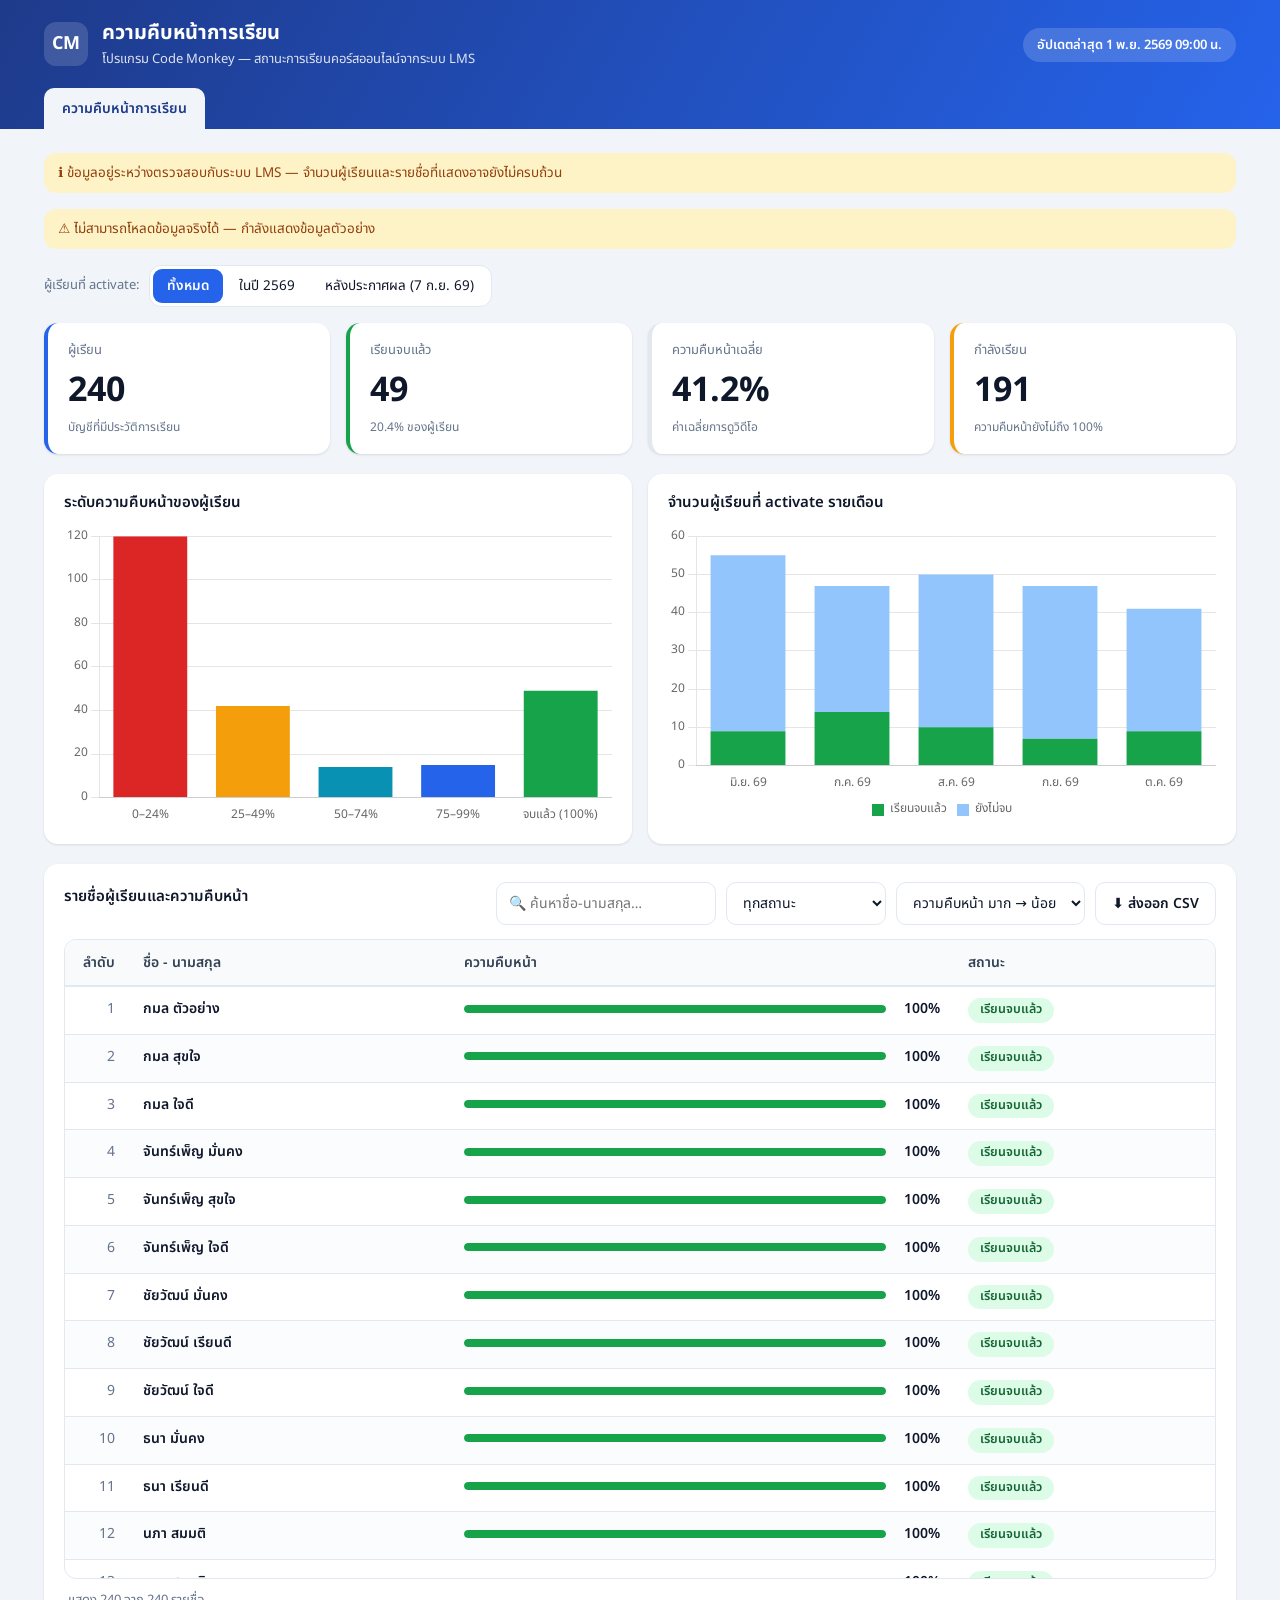
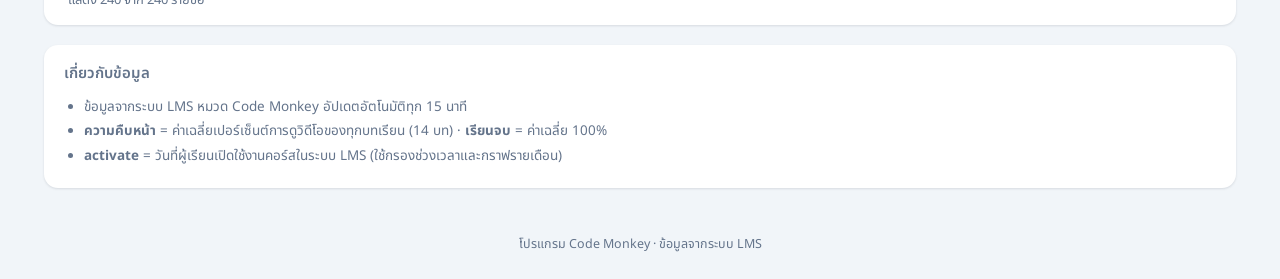
==== progress/index.html @ ab1459b0 "Close winners page for now; use full Coding Adventure course names - results/: announcement closed (" ====
<!DOCTYPE html>
<html lang="th">
<head>
  <meta charset="UTF-8" />
  <meta name="viewport" content="width=device-width, initial-scale=1.0" />
  <meta name="referrer" content="no-referrer" />
  <title>ความคืบหน้าการเรียน โปรแกรม Code Monkey</title>
  <link rel="preconnect" href="https://fonts.googleapis.com" />
  <link rel="preconnect" href="https://fonts.gstatic.com" crossorigin />
  <link href="https://fonts.googleapis.com/css2?family=Noto+Sans+Thai:wght@400;500;600;700&display=swap" rel="stylesheet" />
  <link rel="stylesheet" href="assets/css/styles.css?v=6" />
</head>
<body>
  <header class="topbar">
    <div class="topbar-inner">
      <div class="brand">
        <div class="brand-mark">CM</div>
        <div>
          <h1>ความคืบหน้าการเรียน</h1>
          <p class="subtitle">โปรแกรม Code Monkey — สถานะการเรียนคอร์สออนไลน์จากระบบ LMS</p>
        </div>
      </div>
      <div class="topbar-actions">
        <span class="announce-date" id="updatedAt">กำลังโหลดข้อมูล…</span>
      </div>
    </div>
    <nav class="tabs" aria-label="เมนูหลัก">
      <a href="../progress/" aria-current="page">ความคืบหน้าการเรียน</a>
    </nav>
  </header>

  <main class="container">
    <!-- LMS data is incomplete (516 rows vs 1,000+ activated); app.js hides this once CodeMonkey data is live. -->
    <div class="notice" id="reviewNotice" role="status">ℹ ข้อมูลอยู่ระหว่างตรวจสอบกับระบบ LMS — จำนวนผู้เรียนและรายชื่อที่แสดงอาจยังไม่ครบถ้วน</div>
    <div class="notice" id="sampleNotice" hidden>⚠ ไม่สามารถโหลดข้อมูลจริงได้ — กำลังแสดงข้อมูลตัวอย่าง</div>

    <section class="period-bar" aria-label="ช่วงเวลา">
      <span class="period-label" id="periodLabel">ผู้เรียนที่ activate:</span>
      <div class="seg" id="periodSeg">
        <button type="button" data-from="" aria-pressed="true">ทั้งหมด</button>
        <button type="button" data-from="2026-01-01" aria-pressed="false">ในปี 2569</button>
        <button type="button" data-from="2026-09-07" aria-pressed="false">หลังประกาศผล (7 ก.ย. 69)</button>
      </div>
    </section>

    <!-- KPI cards -->
    <section class="kpi-grid four" aria-label="สรุปภาพรวม">
      <div class="kpi-card accent">
        <div class="kpi-label">ผู้เรียน</div>
        <div class="kpi-value" id="kpiLearners">—</div>
        <div class="kpi-foot">บัญชีที่มีประวัติการเรียน</div>
      </div>
      <div class="kpi-card ok">
        <div class="kpi-label" id="kpiCompleteLabel">เรียนจบแล้ว</div>
        <div class="kpi-value" id="kpiComplete">—</div>
        <div class="kpi-foot" id="kpiCompleteFoot">—</div>
      </div>
      <div class="kpi-card">
        <div class="kpi-label">ความคืบหน้าเฉลี่ย</div>
        <div class="kpi-value" id="kpiAvg">—</div>
        <div class="kpi-foot" id="kpiAvgFoot">ค่าเฉลี่ยการดูวิดีโอ</div>
      </div>
      <div class="kpi-card warn">
        <div class="kpi-label">กำลังเรียน</div>
        <div class="kpi-value" id="kpiOngoing">—</div>
        <div class="kpi-foot" id="kpiOngoingFoot">ความคืบหน้ายังไม่ถึง 100%</div>
      </div>
    </section>

    <!-- Charts -->
    <section class="chart-grid">
      <div class="panel">
        <h2 id="bucketsTitle">ระดับความคืบหน้าของผู้เรียน</h2>
        <div class="chart-wrap"><canvas id="chartBuckets"></canvas></div>
      </div>
      <div class="panel">
        <h2 id="monthlyTitle">จำนวนผู้เรียนที่ activate รายเดือน</h2>
        <div class="chart-wrap"><canvas id="chartMonthly"></canvas></div>
      </div>
    </section>

    <!-- Learner list -->
    <section class="panel table-panel">
      <div class="table-toolbar">
        <h2>รายชื่อผู้เรียนและความคืบหน้า</h2>
        <div class="table-controls">
          <input id="searchBox" class="input" type="search" placeholder="🔍 ค้นหาชื่อ-นามสกุล…" autocomplete="off" />
          <select id="provinceFilter" class="input" hidden><option value="">ทุกจังหวัด</option></select>
          <select id="schoolFilter" class="input" hidden><option value="">ทุกโรงเรียน</option></select>
          <select id="statusFilter" class="input">
            <option value="">ทุกสถานะ</option>
            <option value="done">เรียนจบแล้ว</option>
            <option value="ongoing">กำลังเรียน</option>
          </select>
          <select id="sortBy" class="input">
            <option value="pct-desc">ความคืบหน้า มาก → น้อย</option>
            <option value="pct-asc">ความคืบหน้า น้อย → มาก</option>
            <option value="name">ชื่อ ก → ฮ</option>
          </select>
          <button id="exportBtn" class="btn ghost" type="button">⬇ ส่งออก CSV</button>
        </div>
      </div>
      <div class="table-scroll">
        <table>
          <thead>
            <tr id="tableHead"></tr>
          </thead>
          <tbody id="tableBody"></tbody>
        </table>
      </div>
      <div class="table-foot"><span id="rowCount">—</span></div>
    </section>

    <section class="panel notes">
      <h2>เกี่ยวกับข้อมูล</h2>
      <ul id="notesList">
        <li>ข้อมูลจากระบบ LMS หมวด Code Monkey อัปเดตอัตโนมัติทุก 15 นาที</li>
        <li><strong>ความคืบหน้า</strong> = ค่าเฉลี่ยเปอร์เซ็นต์การดูวิดีโอของทุกบทเรียน (<span id="lessonCount">14</span> บท) · <strong>เรียนจบ</strong> = ค่าเฉลี่ย 100%</li>
        <li><strong>activate</strong> = วันที่ผู้เรียนเปิดใช้งานคอร์สในระบบ LMS (ใช้กรองช่วงเวลาและกราฟรายเดือน)</li>
      </ul>
    </section>
  </main>

  <footer class="sitefoot">
    <span>โปรแกรม Code Monkey · <span id="footSource">ข้อมูลจากระบบ LMS</span></span>
  </footer>

  <script src="../vendor/chart.umd.js"></script>
  <script src="assets/js/app.js?v=8"></script>
</body>
</html>
---- progress/assets/css/styles.css ----
:root {
  --bg: #f1f5f9;
  --panel: #ffffff;
  --ink: #0f172a;
  --muted: #64748b;
  --line: #e2e8f0;
  --brand: #2563eb;
  --brand-dark: #1e3a8a;
  --warn: #f59e0b;
  --ok: #16a34a;
  --shadow: 0 1px 3px rgba(15, 23, 42, .08), 0 1px 2px rgba(15, 23, 42, .04);
  --radius: 14px;
}
* { box-sizing: border-box; }
html, body { margin: 0; padding: 0; }
body { font-family: 'Noto Sans Thai', system-ui, sans-serif; background: var(--bg); color: var(--ink); line-height: 1.5; }

.topbar { background: linear-gradient(120deg, var(--brand-dark), var(--brand)); color: #fff; }
.topbar-inner { max-width: 1240px; margin: 0 auto; padding: 18px 24px; display: flex; align-items: center; justify-content: space-between; gap: 16px; flex-wrap: wrap; }
.brand { display: flex; align-items: center; gap: 14px; }
.brand-mark { width: 44px; height: 44px; border-radius: 12px; background: rgba(255,255,255,.15); display: grid; place-items: center; font-weight: 700; font-size: 18px; }
.topbar h1 { font-size: 20px; margin: 0; font-weight: 700; }
.subtitle { margin: 2px 0 0; font-size: 13px; opacity: .85; }
.announce-date { font-size: 13px; background: rgba(255,255,255,.16); padding: 7px 14px; border-radius: 999px; font-weight: 600; }

.tabs { max-width: 1240px; margin: 0 auto; padding: 0 24px; display: flex; gap: 4px; overflow-x: auto; }
.tabs a { color: rgba(255,255,255,.82); text-decoration: none; font-size: 14px; font-weight: 600; padding: 10px 18px; border-radius: 10px 10px 0 0; white-space: nowrap; }
.tabs a:hover { color: #fff; background: rgba(255,255,255,.12); }
.tabs a[aria-current="page"] { background: var(--bg); color: var(--brand-dark); }
.tabs a:focus-visible { outline: 2px solid #fff; outline-offset: -2px; }
.btn { border: 0; background: #fff; color: var(--brand-dark); font-weight: 600; padding: 9px 16px; border-radius: 10px; cursor: pointer; font-family: inherit; font-size: 14px; }
.btn:hover { box-shadow: var(--shadow); }
.btn.ghost { background: transparent; border: 1px solid var(--line); color: var(--ink); }
.input { font-family: inherit; font-size: 14px; padding: 9px 12px; border: 1px solid var(--line); border-radius: 10px; background: #fff; color: var(--ink); min-width: 160px; }
.input:focus { outline: 2px solid rgba(37,99,235,.35); border-color: var(--brand); }

.container { max-width: 1240px; margin: 0 auto; padding: 24px; }

.kpi-grid { display: grid; grid-template-columns: repeat(3, 1fr); gap: 16px; margin-bottom: 20px; }
.kpi-card { background: var(--panel); border-radius: var(--radius); padding: 18px 20px; box-shadow: var(--shadow); border-left: 4px solid var(--line); }
.kpi-card.accent { border-left-color: var(--brand); }
.kpi-card.ok { border-left-color: var(--ok); }
.kpi-label { font-size: 13px; color: var(--muted); }
.kpi-value { font-size: 34px; font-weight: 700; margin: 4px 0 2px; }
.kpi-foot { font-size: 12px; color: var(--muted); }

/* Search hero */
.search-hero { background: var(--panel); border-radius: var(--radius); box-shadow: var(--shadow); padding: 26px 24px; margin-bottom: 20px; text-align: center; }
.search-hero h2 { margin: 0 0 4px; font-size: 20px; }
.search-hero p { margin: 0 0 16px; color: var(--muted); font-size: 14px; }
.search-input { width: 100%; max-width: 640px; font-family: inherit; font-size: 17px; padding: 14px 18px; border: 2px solid var(--line); border-radius: 14px; background: #f8fafc; color: var(--ink); }
.search-input:focus { outline: none; border-color: var(--brand); background: #fff; box-shadow: 0 0 0 4px rgba(37,99,235,.12); }

.panel { background: var(--panel); border-radius: var(--radius); padding: 18px 20px; box-shadow: var(--shadow); }
.panel h2 { font-size: 15px; margin: 0 0 12px; font-weight: 600; }
.chart-grid { display: grid; grid-template-columns: repeat(2, 1fr); gap: 16px; margin-bottom: 20px; }
.chart-wrap { position: relative; height: 300px; }

.table-panel { padding-bottom: 8px; }
.table-toolbar { display: flex; align-items: center; justify-content: space-between; gap: 12px; flex-wrap: wrap; margin-bottom: 14px; }
.table-controls { display: flex; gap: 10px; flex-wrap: wrap; }
.table-scroll { overflow: auto; border: 1px solid var(--line); border-radius: 12px; max-height: 640px; }
table { border-collapse: collapse; width: 100%; font-size: 14px; }
thead th { position: sticky; top: 0; z-index: 2; background: #f8fafc; text-align: left; padding: 12px 14px; border-bottom: 2px solid var(--line); font-weight: 600; color: #334155; white-space: nowrap; }
.col-idx { width: 64px; text-align: right; }
tbody td { padding: 11px 14px; border-bottom: 1px solid var(--line); vertical-align: top; }
tbody td.idx { text-align: right; color: var(--muted); font-variant-numeric: tabular-nums; }
tbody tr:nth-child(even) { background: #fbfcfe; }
tbody tr:hover { background: #eff6ff; }
tbody td.name { font-weight: 600; }
mark { background: #fde68a; color: inherit; padding: 0 2px; border-radius: 3px; }
td.empty { text-align: center; color: var(--muted); padding: 28px; }
.pill { display: inline-block; padding: 3px 12px; border-radius: 999px; font-size: 12.5px; font-weight: 600; white-space: nowrap; }
.pill.full { background: #dcfce7; color: #166534; }
.pill.partial { background: #fef3c7; color: #92400e; }
.table-foot { padding: 12px 4px 6px; font-size: 13px; color: var(--muted); }
.pill.ongoing { background: #dbeafe; color: #1e40af; }
.col-progress { min-width: 220px; }
.progress-cell { display: flex; align-items: center; gap: 10px; }
.bar { flex: 1; height: 8px; background: #e2e8f0; border-radius: 999px; overflow: hidden; min-width: 120px; }
.bar > span { display: block; height: 100%; border-radius: 999px; background: var(--brand); }
.bar.done > span { background: var(--ok); }
.bar.sm { min-width: 56px; }
.part-cell { min-width: 150px; }
thead th.part-cell { white-space: normal; line-height: 1.35; }
td.when { color: var(--muted); white-space: nowrap; font-variant-numeric: tabular-nums; }
td.muted { color: var(--muted); white-space: nowrap; }
.table-scroll td.name { white-space: nowrap; }
.progress-num { font-weight: 600; font-variant-numeric: tabular-nums; min-width: 44px; text-align: right; }
.table-controls .input[type="search"] { min-width: 220px; }
.table-panel { margin-bottom: 20px; }
.sitefoot { text-align: center; color: var(--muted); font-size: 12.5px; padding: 24px; }

.kpi-grid.four { grid-template-columns: repeat(4, 1fr); }
.kpi-card.warn { border-left-color: var(--warn); }

.period-bar { display: flex; align-items: center; gap: 10px; flex-wrap: wrap; margin-bottom: 16px; }
.period-label { font-size: 13px; color: var(--muted); }
.seg { display: inline-flex; background: var(--panel); border: 1px solid var(--line); border-radius: 12px; padding: 3px; gap: 2px; flex-wrap: wrap; }
.seg button { border: 0; background: transparent; font-family: inherit; font-size: 13.5px; color: var(--ink); padding: 7px 14px; border-radius: 9px; cursor: pointer; }
.seg button[aria-pressed="true"] { background: var(--brand); color: #fff; font-weight: 600; }
.seg button:focus-visible { outline: 2px solid rgba(37,99,235,.45); outline-offset: 1px; }

.notice { background: #fef3c7; color: #92400e; border-radius: 12px; padding: 10px 14px; font-size: 13.5px; margin-bottom: 16px; }
.notice[hidden] { display: none; }
.notes { font-size: 13.5px; color: var(--muted); }
.notes ul { margin: 0; padding-left: 20px; }
.notes li { margin: 4px 0; }

@media (max-width: 900px) {
  .kpi-grid, .kpi-grid.four { grid-template-columns: repeat(2, 1fr); }
  .chart-grid { grid-template-columns: 1fr; }
}
@media (max-width: 520px) {
  .kpi-grid, .kpi-grid.four { grid-template-columns: 1fr; }
}
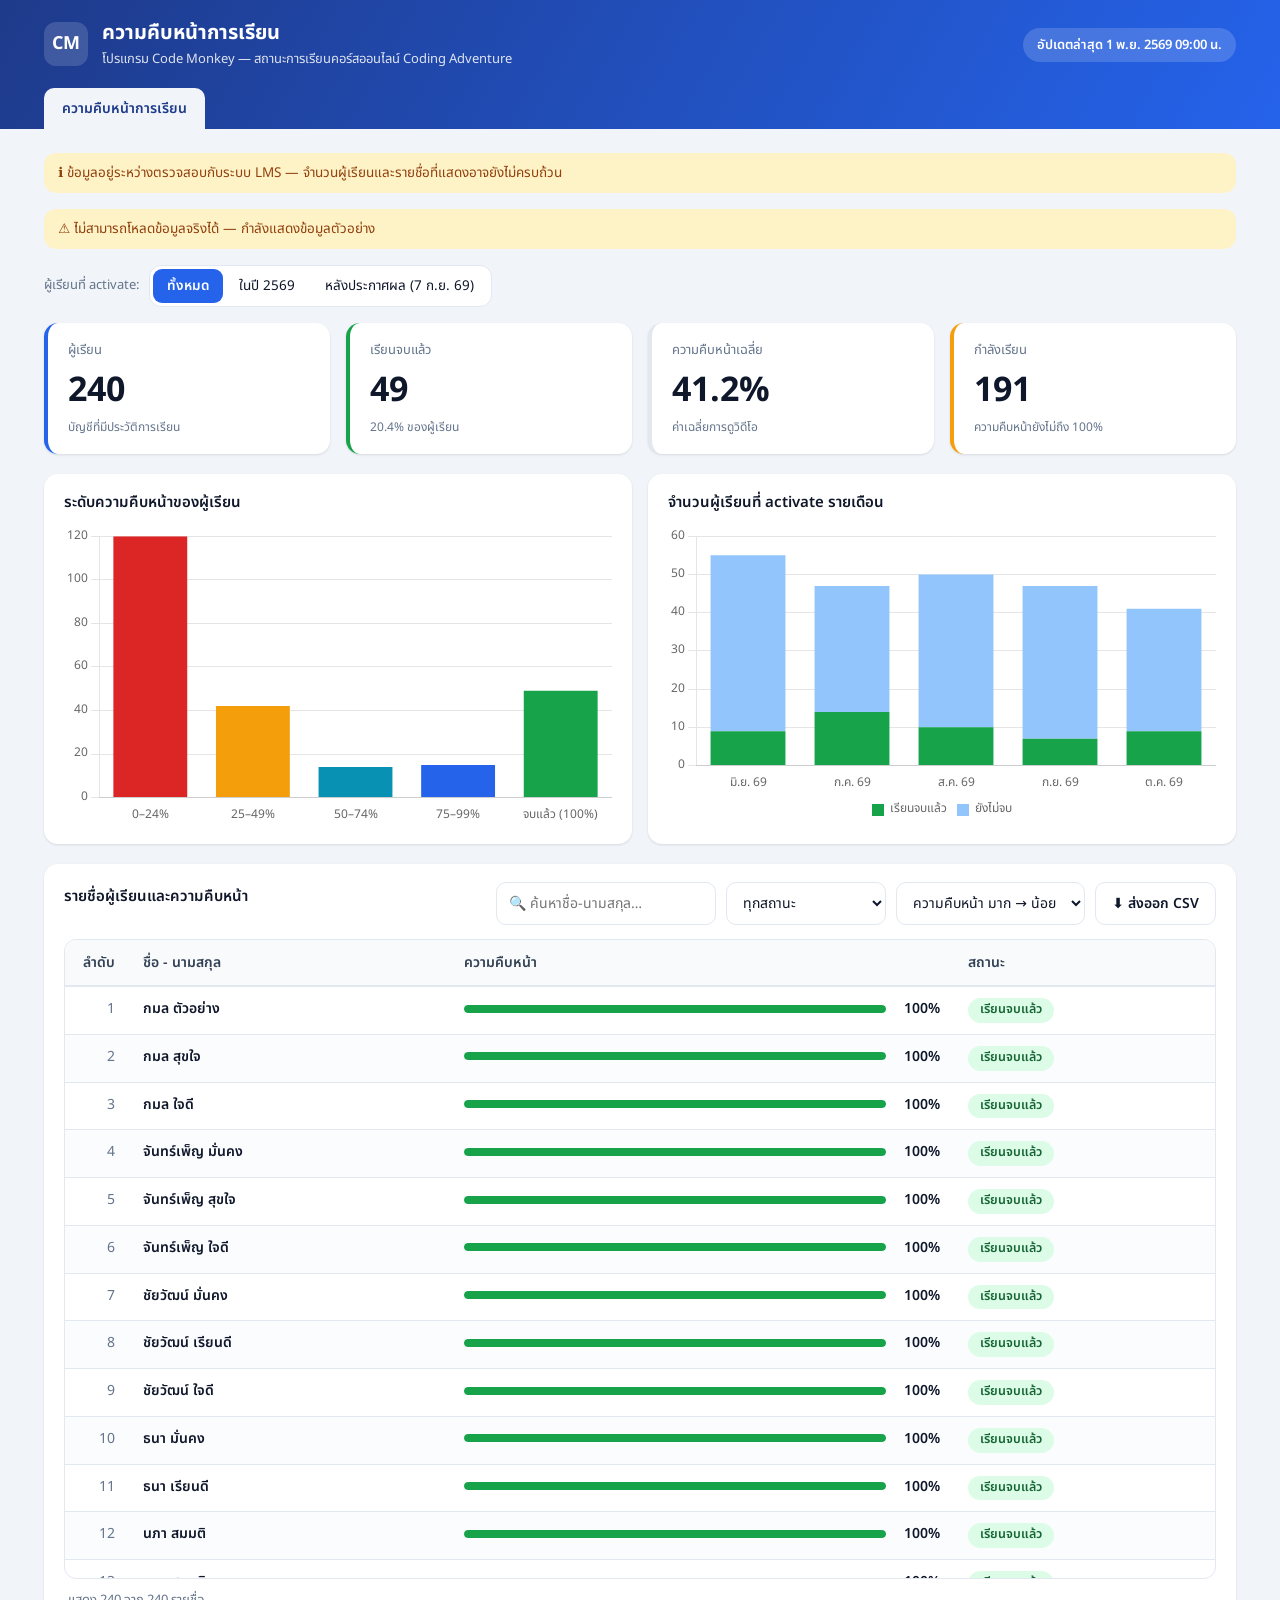
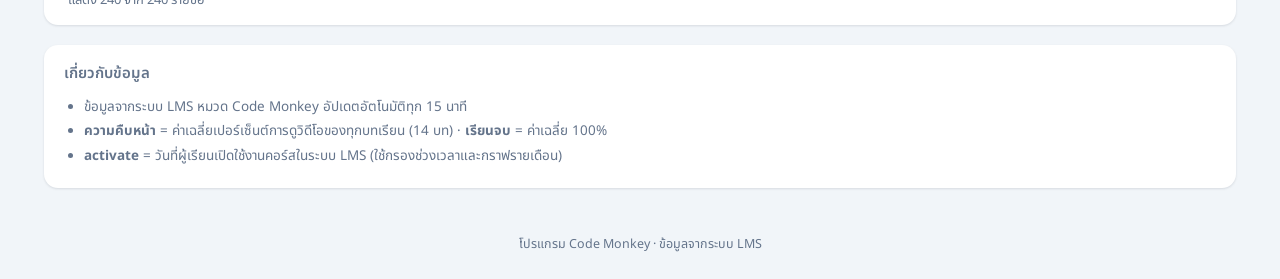
==== commit 107a608a: "Progress: school filter from the project's Google Sheet - sync-codemonkey.py re-reads the team's sch" ====
--- a/progress/index.html
+++ b/progress/index.html
@@ -8,7 +8,7 @@
   <link rel="preconnect" href="https://fonts.googleapis.com" />
   <link rel="preconnect" href="https://fonts.gstatic.com" crossorigin />
   <link href="https://fonts.googleapis.com/css2?family=Noto+Sans+Thai:wght@400;500;600;700&display=swap" rel="stylesheet" />
-  <link rel="stylesheet" href="assets/css/styles.css?v=6" />
+  <link rel="stylesheet" href="assets/css/styles.css?v=7" />
 </head>
 <body>
   <header class="topbar">
@@ -17,7 +17,7 @@
         <div class="brand-mark">CM</div>
         <div>
           <h1>ความคืบหน้าการเรียน</h1>
-          <p class="subtitle">โปรแกรม Code Monkey — สถานะการเรียนคอร์สออนไลน์จากระบบ LMS</p>
+          <p class="subtitle">โปรแกรม Code Monkey — สถานะการเรียนคอร์สออนไลน์ Coding Adventure</p>
         </div>
       </div>
       <div class="topbar-actions">
@@ -41,6 +41,8 @@
         <button type="button" data-from="2026-01-01" aria-pressed="false">ในปี 2569</button>
         <button type="button" data-from="2026-09-07" aria-pressed="false">หลังประกาศผล (7 ก.ย. 69)</button>
       </div>
+      <select id="provinceFilter" class="input" hidden aria-label="จังหวัด"><option value="">ทุกจังหวัด</option></select>
+      <select id="schoolFilter" class="input" hidden aria-label="โรงเรียน"><option value="">ทุกโรงเรียน</option></select>
     </section>
 
     <!-- KPI cards -->
@@ -85,8 +87,6 @@
         <h2>รายชื่อผู้เรียนและความคืบหน้า</h2>
         <div class="table-controls">
           <input id="searchBox" class="input" type="search" placeholder="🔍 ค้นหาชื่อ-นามสกุล…" autocomplete="off" />
-          <select id="provinceFilter" class="input" hidden><option value="">ทุกจังหวัด</option></select>
-          <select id="schoolFilter" class="input" hidden><option value="">ทุกโรงเรียน</option></select>
           <select id="statusFilter" class="input">
             <option value="">ทุกสถานะ</option>
             <option value="done">เรียนจบแล้ว</option>
@@ -126,6 +126,6 @@
   </footer>
 
   <script src="../vendor/chart.umd.js"></script>
-  <script src="assets/js/app.js?v=8"></script>
+  <script src="assets/js/app.js?v=10"></script>
 </body>
 </html>
--- a/progress/assets/css/styles.css
+++ b/progress/assets/css/styles.css
@@ -96,6 +96,7 @@
 
 .period-bar { display: flex; align-items: center; gap: 10px; flex-wrap: wrap; margin-bottom: 16px; }
 .period-label { font-size: 13px; color: var(--muted); }
+.period-bar #schoolFilter { max-width: 420px; flex: 1 1 260px; }
 .seg { display: inline-flex; background: var(--panel); border: 1px solid var(--line); border-radius: 12px; padding: 3px; gap: 2px; flex-wrap: wrap; }
 .seg button { border: 0; background: transparent; font-family: inherit; font-size: 13.5px; color: var(--ink); padding: 7px 14px; border-radius: 9px; cursor: pointer; }
 .seg button[aria-pressed="true"] { background: var(--brand); color: #fff; font-weight: 600; }
